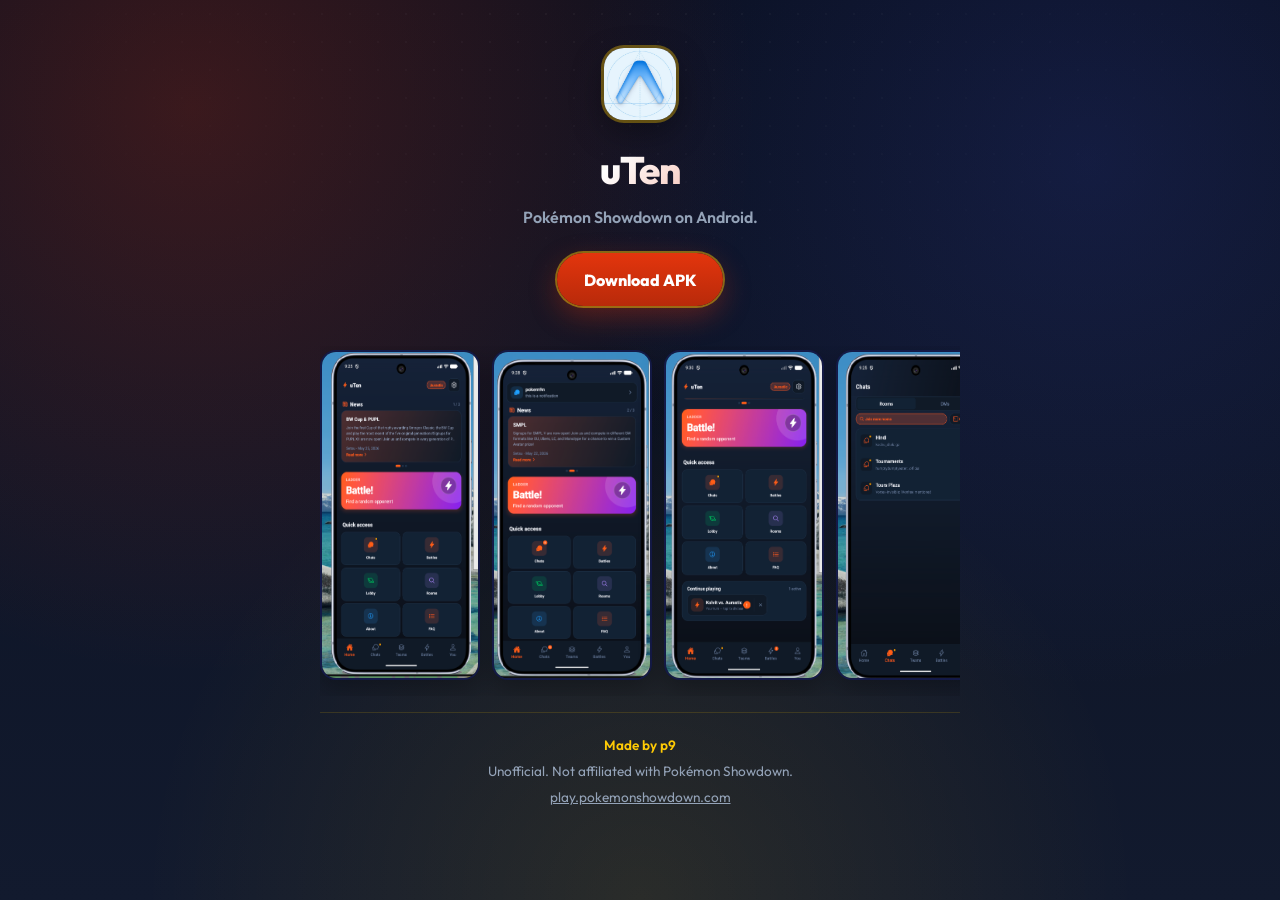
==== index.html @ 6ce43b98 "Add site assets, downloads, and pages. Co-authored-by: Cursor <cursoragent@cursor.com>" ====
<!DOCTYPE html>
<html lang="en">
<head>
	<meta charset="UTF-8" />
	<meta name="viewport" content="width=device-width, initial-scale=1.0" />
	<meta name="description" content="uTen — unofficial Pokémon Showdown for Android." />
	<meta name="theme-color" content="#1a2744" />
	<title>uTen</title>
	<link rel="icon" href="assets/favicon.png" type="image/png" />
	<link rel="preconnect" href="https://fonts.googleapis.com" />
	<link rel="preconnect" href="https://fonts.gstatic.com" crossorigin />
	<link href="https://fonts.googleapis.com/css2?family=Outfit:wght@400;600;800&display=swap" rel="stylesheet" />
	<link rel="stylesheet" href="styles.css" />
</head>
<body>
	<div class="bg" aria-hidden="true">
		<div class="bg-glow"></div>
		<div class="sprite sprite-a"></div>
		<div class="sprite sprite-b"></div>
		<div class="sprite sprite-c"></div>
		<div class="sprite sprite-d"></div>
		<div class="sprite sprite-e"></div>
		<div class="sprite sprite-f"></div>
	</div>
	<main class="page">
		<header class="hero">
			<img class="logo" src="assets/icon.png" alt="" width="72" height="72" />
			<h1>uTen</h1>
			<p>Pokémon Showdown on Android.</p>
			<a class="btn" href="downloads/uten.apk" download>Download APK</a>
		</header>

		<section class="shots" aria-label="Screenshots">
			<img src="assets/screenshots/home.png" alt="Home" loading="lazy" />
			<img src="assets/screenshots/home-news.png" alt="Home with news" loading="lazy" />
			<img src="assets/screenshots/home-active-battle.png" alt="Active battle" loading="lazy" />
			<img src="assets/screenshots/chats.png" alt="Chats" loading="lazy" />
			<img src="assets/screenshots/dms.png" alt="Direct messages" loading="lazy" />
			<img src="assets/screenshots/chat-room.png" alt="Chat room" loading="lazy" />
			<img src="assets/screenshots/dm-chat.png" alt="Direct message" loading="lazy" />
			<img src="assets/screenshots/user-profile.png" alt="User profile" loading="lazy" />
			<img src="assets/screenshots/rooms-browser.png" alt="Rooms browser" loading="lazy" />
			<img src="assets/screenshots/battle-search.png" alt="Find a battle" loading="lazy" />
			<img src="assets/screenshots/rooms.png" alt="Searching for battle" loading="lazy" />
			<img src="assets/screenshots/battles-tab.png" alt="Battles tab" loading="lazy" />
			<img src="assets/screenshots/battle.png" alt="Battle" loading="lazy" />
			<img src="assets/screenshots/battle-moves.png" alt="Battle moves" loading="lazy" />
			<img src="assets/screenshots/challenge.png" alt="Challenge" loading="lazy" />
			<img src="assets/screenshots/teambuilder-home.png" alt="Teambuilder" loading="lazy" />
			<img src="assets/screenshots/teambuilder.png" alt="Team editor" loading="lazy" />
			<img src="assets/screenshots/profile.png" alt="Profile" loading="lazy" />
		</section>

		<footer class="footer">
			<p>Made by p9</p>
			<p>Unofficial. Not affiliated with Pokémon Showdown.</p>
			<p><a href="https://play.pokemonshowdown.com/" target="_blank" rel="noopener">play.pokemonshowdown.com</a></p>
		</footer>
	</main>
</body>
</html>
---- styles.css ----
:root {
	--bg: #121a2e;
	--bg-deep: #0a1020;
	--primary: #e3350d;
	--primary-dark: #b82a0a;
	--yellow: #ffcb05;
	--blue: #3b4cca;
	--text: #f8fafc;
	--muted: #94a3b8;
	--card: rgba(18, 26, 46, 0.72);
	--font: 'Outfit', system-ui, -apple-system, sans-serif;
}

*,
*::before,
*::after {
	box-sizing: border-box;
}

body {
	margin: 0;
	min-height: 100vh;
	font-family: var(--font);
	background: var(--bg-deep);
	color: var(--text);
	line-height: 1.5;
	overflow-x: hidden;
}

.bg {
	position: fixed;
	inset: 0;
	pointer-events: none;
	z-index: -1;
	overflow: hidden;
}

.bg-glow {
	position: absolute;
	inset: 0;
	background:
		radial-gradient(circle at 15% 12%, rgba(227, 53, 13, 0.22), transparent 42%),
		radial-gradient(circle at 85% 18%, rgba(59, 76, 202, 0.18), transparent 40%),
		radial-gradient(circle at 50% 100%, rgba(255, 203, 5, 0.1), transparent 45%),
		linear-gradient(180deg, var(--bg-deep), var(--bg));
}

.bg-glow::before {
	content: '';
	position: absolute;
	inset: 0;
	background-image:
		radial-gradient(circle, rgba(255, 255, 255, 0.04) 1px, transparent 1px);
	background-size: 28px 28px;
	mask-image: radial-gradient(ellipse 80% 60% at 50% 0%, black, transparent 70%);
}

.sprite {
	position: absolute;
	width: 96px;
	height: 96px;
	background-size: contain;
	background-repeat: no-repeat;
	background-position: center;
	filter: drop-shadow(0 12px 24px rgba(0, 0, 0, 0.35));
	opacity: 0.55;
	animation: float 6s ease-in-out infinite;
}

.sprite-a {
	top: 8%;
	right: 6%;
	background-image: url('https://play.pokemonshowdown.com/sprites/gen5/porygon.png');
}

.sprite-b {
	bottom: 12%;
	left: 4%;
	background-image: url('https://play.pokemonshowdown.com/sprites/gen5/magnemite.png');
	animation-delay: -2s;
	animation-duration: 7s;
}

.sprite-c {
	top: 42%;
	left: 2%;
	width: 80px;
	height: 80px;
	background-image: url('https://play.pokemonshowdown.com/sprites/gen5/porygon2.png');
	animation-delay: -1s;
	animation-duration: 8s;
	opacity: 0.45;
}

.sprite-d {
	top: 18%;
	left: 12%;
	width: 72px;
	height: 72px;
	background-image: url('https://play.pokemonshowdown.com/sprites/gen5/rotom.png');
	animation-delay: -3s;
	animation-duration: 6.5s;
	opacity: 0.4;
}

.sprite-e {
	bottom: 28%;
	right: 8%;
	width: 84px;
	height: 84px;
	background-image: url('https://play.pokemonshowdown.com/sprites/gen5/klinklang.png');
	animation-delay: -4s;
	animation-duration: 7.5s;
	opacity: 0.45;
}

.sprite-f {
	top: 55%;
	right: 2%;
	width: 76px;
	height: 76px;
	background-image: url('https://play.pokemonshowdown.com/sprites/gen5/dedenne.png');
	animation-delay: -2.5s;
	animation-duration: 6s;
	opacity: 0.4;
}

.page {
	position: relative;
	width: min(640px, calc(100% - 2rem));
	margin: 0 auto;
	padding: 3rem 0 2rem;
	text-align: center;
}

.hero {
	margin-bottom: 2.5rem;
}

.logo {
	margin: 0 auto 1rem;
	border-radius: 1.25rem;
	box-shadow:
		0 0 0 3px rgba(255, 203, 5, 0.35),
		0 12px 32px rgba(0, 0, 0, 0.35);
}

.hero h1 {
	margin: 0 0 0.35rem;
	font-size: 2.4rem;
	font-weight: 800;
	letter-spacing: -0.03em;
	background: linear-gradient(135deg, var(--yellow) 0%, #fff 45%, var(--primary) 100%);
	-webkit-background-clip: text;
	background-clip: text;
	color: transparent;
}

.hero p {
	margin: 0 0 1.5rem;
	color: var(--muted);
	font-weight: 600;
}

.btn {
	display: inline-block;
	padding: 0.9rem 1.65rem;
	border-radius: 999px;
	background: linear-gradient(180deg, var(--primary) 0%, var(--primary-dark) 100%);
	color: white;
	font-weight: 800;
	text-decoration: none;
	box-shadow:
		0 0 0 2px rgba(255, 203, 5, 0.45),
		0 10px 28px rgba(227, 53, 13, 0.35);
	transition: transform 0.15s, box-shadow 0.15s;
}

.btn:hover {
	transform: translateY(-1px);
	box-shadow:
		0 0 0 2px rgba(255, 203, 5, 0.6),
		0 14px 32px rgba(227, 53, 13, 0.42);
}

.shots {
	display: flex;
	gap: 0.75rem;
	overflow-x: auto;
	padding: 0.25rem 0 1rem;
	-webkit-overflow-scrolling: touch;
	scroll-snap-type: x mandatory;
}

.shots img {
	flex: 0 0 min(42vw, 160px);
	width: min(42vw, 160px);
	height: auto;
	border-radius: 1rem;
	border: 2px solid rgba(59, 76, 202, 0.35);
	box-shadow: 0 8px 24px rgba(0, 0, 0, 0.28);
	scroll-snap-align: center;
	background: #000;
}

.footer {
	margin-top: 1rem;
	padding-top: 1rem;
	border-top: 1px solid rgba(255, 203, 5, 0.15);
	color: var(--muted);
	font-size: 0.85rem;
}

.footer p {
	margin: 0.35rem 0;
}

.footer p:first-child {
	color: var(--yellow);
	font-weight: 600;
}

.footer a {
	color: var(--muted);
}

.footer a:hover {
	color: var(--text);
}

@keyframes float {
	0%,
	100% {
		transform: translateY(0);
	}
	50% {
		transform: translateY(-12px);
	}
}

@media (min-width: 720px) {
	.sprite {
		width: 120px;
		height: 120px;
		opacity: 0.7;
	}
}

@media (max-width: 480px) {
	.sprite {
		width: 64px;
		height: 64px;
		opacity: 0.35;
	}

	.sprite-a {
		right: 2%;
	}

	.sprite-b {
		left: 0;
	}

	.sprite-c,
	.sprite-e {
		display: none;
	}

	.sprite-d {
		width: 56px;
		height: 56px;
		left: 0;
		top: 22%;
	}

	.sprite-f {
		width: 56px;
		height: 56px;
		right: 0;
	}
}
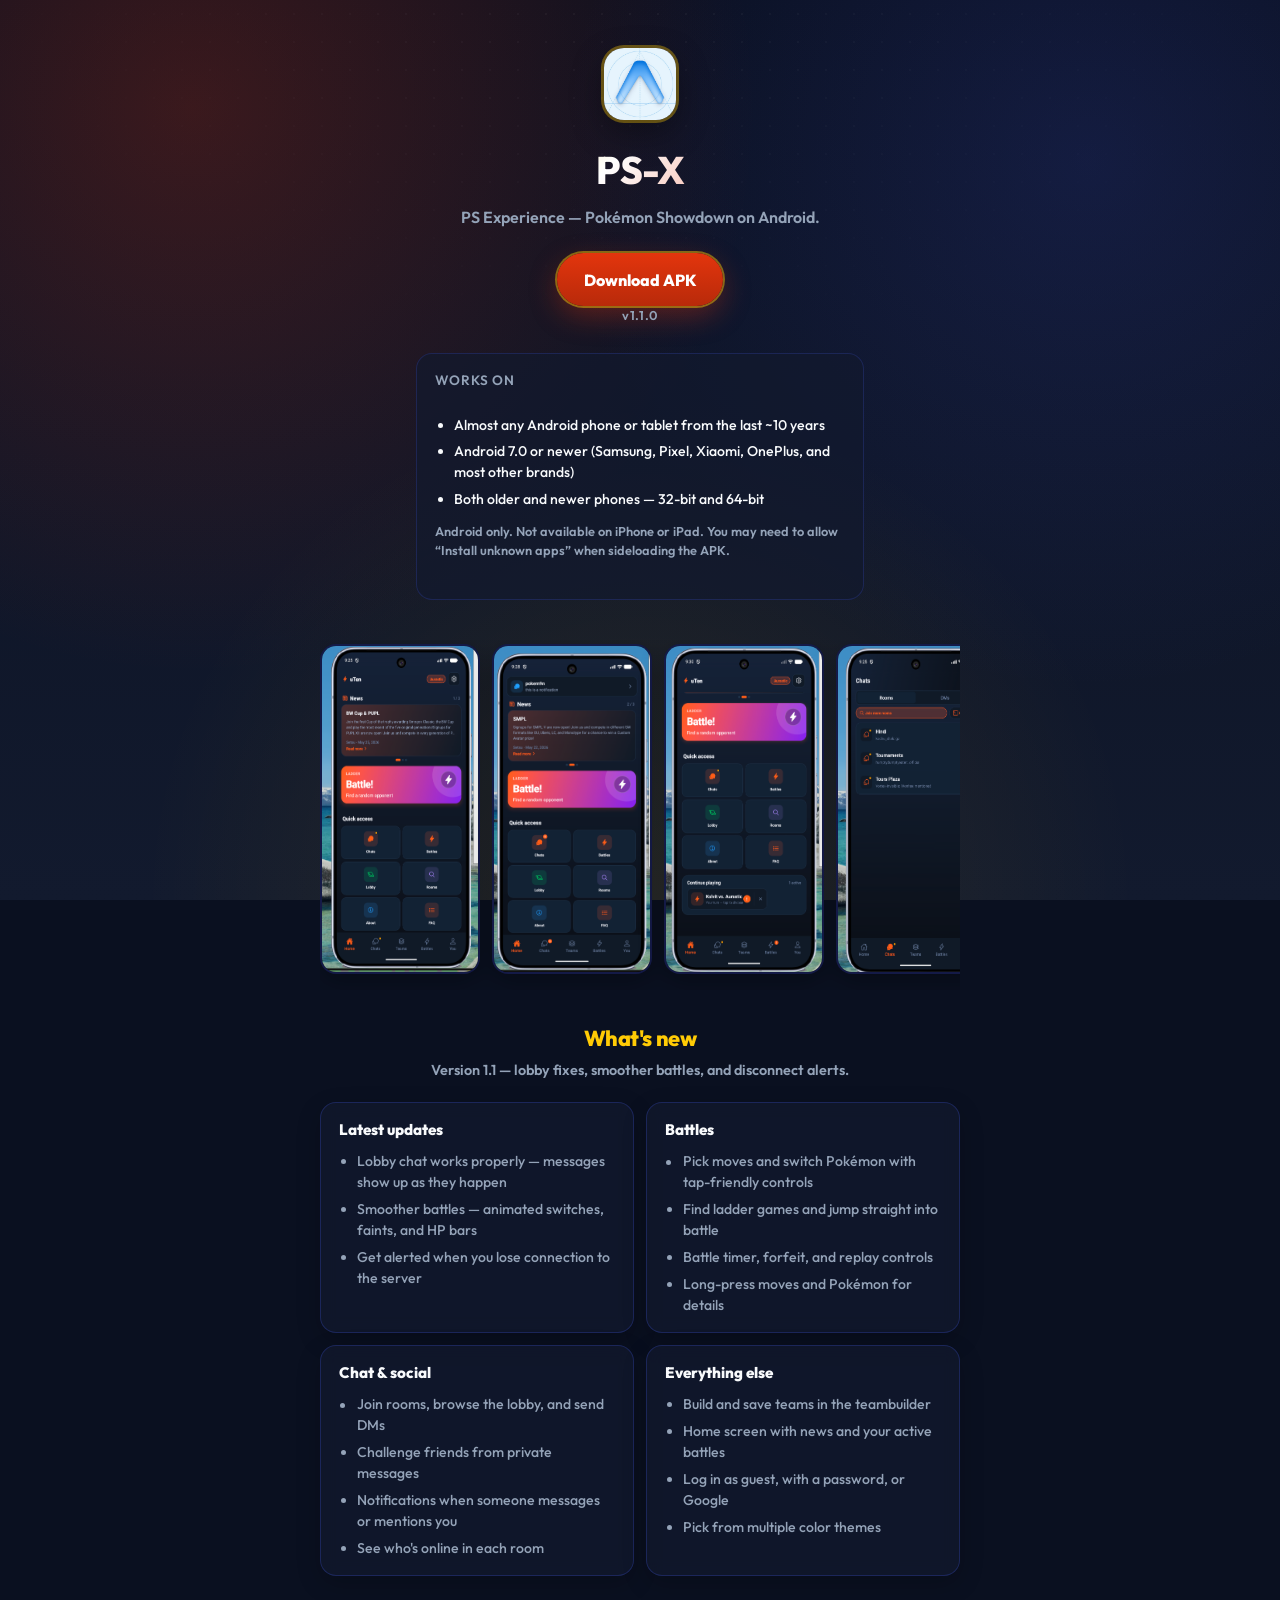
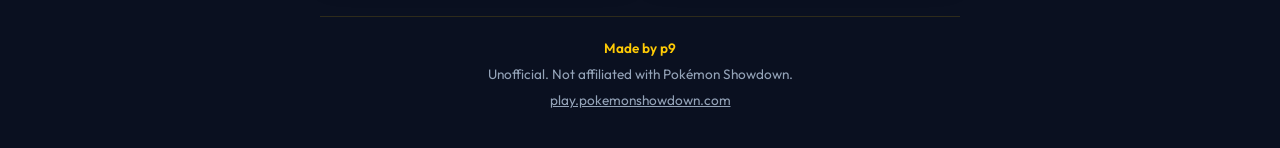
==== commit 51cdb78d: "Update site with ps-x APK and what's new section. Co-authored-by: Cursor <cursoragent@cursor.com>" ====
--- a/index.html
+++ b/index.html
@@ -3,9 +3,9 @@
 <head>
 	<meta charset="UTF-8" />
 	<meta name="viewport" content="width=device-width, initial-scale=1.0" />
-	<meta name="description" content="uTen — unofficial Pokémon Showdown for Android." />
+	<meta name="description" content="PS-X — PS Experience. Unofficial Pokémon Showdown for Android." />
 	<meta name="theme-color" content="#1a2744" />
-	<title>uTen</title>
+	<title>PS-X</title>
 	<link rel="icon" href="assets/favicon.png" type="image/png" />
 	<link rel="preconnect" href="https://fonts.googleapis.com" />
 	<link rel="preconnect" href="https://fonts.gstatic.com" crossorigin />
@@ -25,9 +25,19 @@
 	<main class="page">
 		<header class="hero">
 			<img class="logo" src="assets/icon.png" alt="" width="72" height="72" />
-			<h1>uTen</h1>
-			<p>Pokémon Showdown on Android.</p>
-			<a class="btn" href="downloads/uten.apk" download>Download APK</a>
+			<h1>PS-X</h1>
+			<p>PS Experience — Pokémon Showdown on Android.</p>
+			<a class="btn" href="downloads/ps-x.apk" download>Download APK</a>
+			<p class="hero-version">v1.1.0</p>
+			<div class="compat">
+				<p class="compat-title">Works on</p>
+				<ul class="compat-list">
+					<li>Almost any Android phone or tablet from the last ~10 years</li>
+					<li>Android 7.0 or newer (Samsung, Pixel, Xiaomi, OnePlus, and most other brands)</li>
+					<li>Both older and newer phones — 32-bit and 64-bit</li>
+				</ul>
+				<p class="compat-note">Android only. Not available on iPhone or iPad. You may need to allow “Install unknown apps” when sideloading the APK.</p>
+			</div>
 		</header>
 
 		<section class="shots" aria-label="Screenshots">
@@ -51,6 +61,52 @@
 			<img src="assets/screenshots/profile.png" alt="Profile" loading="lazy" />
 		</section>
 
+		<section class="whats-new" aria-labelledby="whats-new-heading">
+			<h2 id="whats-new-heading">What's new</h2>
+			<p class="whats-new-lead">Version 1.1 — lobby fixes, smoother battles, and disconnect alerts.</p>
+
+			<div class="whats-new-grid">
+				<div class="whats-new-card">
+					<h3>Latest updates</h3>
+					<ul>
+						<li>Lobby chat works properly — messages show up as they happen</li>
+						<li>Smoother battles — animated switches, faints, and HP bars</li>
+						<li>Get alerted when you lose connection to the server</li>
+					</ul>
+				</div>
+
+				<div class="whats-new-card">
+					<h3>Battles</h3>
+					<ul>
+						<li>Pick moves and switch Pokémon with tap-friendly controls</li>
+						<li>Find ladder games and jump straight into battle</li>
+						<li>Battle timer, forfeit, and replay controls</li>
+						<li>Long-press moves and Pokémon for details</li>
+					</ul>
+				</div>
+
+				<div class="whats-new-card">
+					<h3>Chat &amp; social</h3>
+					<ul>
+						<li>Join rooms, browse the lobby, and send DMs</li>
+						<li>Challenge friends from private messages</li>
+						<li>Notifications when someone messages or mentions you</li>
+						<li>See who's online in each room</li>
+					</ul>
+				</div>
+
+				<div class="whats-new-card">
+					<h3>Everything else</h3>
+					<ul>
+						<li>Build and save teams in the teambuilder</li>
+						<li>Home screen with news and your active battles</li>
+						<li>Log in as guest, with a password, or Google</li>
+						<li>Pick from multiple color themes</li>
+					</ul>
+				</div>
+			</div>
+		</section>
+
 		<footer class="footer">
 			<p>Made by p9</p>
 			<p>Unofficial. Not affiliated with Pokémon Showdown.</p>
--- a/styles.css
+++ b/styles.css
@@ -183,11 +183,113 @@
 		0 14px 32px rgba(227, 53, 13, 0.42);
 }
 
+.hero-version {
+	margin: 0.65rem 0 0;
+	font-size: 0.8rem;
+	font-weight: 600;
+	color: var(--muted);
+	letter-spacing: 0.04em;
+}
+
+.compat {
+	margin: 1.75rem auto 0;
+	max-width: 28rem;
+	padding: 1rem 1.15rem;
+	border-radius: 1rem;
+	background: var(--card);
+	border: 1px solid rgba(59, 76, 202, 0.25);
+	text-align: left;
+}
+
+.compat-title {
+	margin: 0 0 0.5rem;
+	font-size: 0.85rem;
+	font-weight: 800;
+	color: var(--yellow);
+	text-transform: uppercase;
+	letter-spacing: 0.06em;
+}
+
+.compat-list {
+	margin: 0 0 0.75rem;
+	padding-left: 1.15rem;
+	color: var(--text);
+	font-size: 0.88rem;
+	font-weight: 500;
+}
+
+.compat-list li + li {
+	margin-top: 0.35rem;
+}
+
+.compat-note {
+	margin: 0;
+	font-size: 0.8rem;
+	color: var(--muted);
+	line-height: 1.45;
+}
+
+.whats-new {
+	margin-bottom: 2.5rem;
+	text-align: left;
+}
+
+.whats-new h2 {
+	margin: 0 0 0.35rem;
+	font-size: 1.35rem;
+	font-weight: 800;
+	text-align: center;
+	color: var(--yellow);
+	letter-spacing: -0.02em;
+}
+
+.whats-new-lead {
+	margin: 0 0 1.25rem;
+	text-align: center;
+	color: var(--muted);
+	font-size: 0.9rem;
+	font-weight: 600;
+}
+
+.whats-new-grid {
+	display: grid;
+	gap: 0.75rem;
+}
+
+.whats-new-card {
+	padding: 1rem 1.1rem;
+	border-radius: 1rem;
+	background: var(--card);
+	border: 1px solid rgba(59, 76, 202, 0.3);
+	box-shadow: 0 8px 24px rgba(0, 0, 0, 0.2);
+	backdrop-filter: blur(8px);
+}
+
+.whats-new-card h3 {
+	margin: 0 0 0.6rem;
+	font-size: 0.95rem;
+	font-weight: 800;
+	color: var(--text);
+}
+
+.whats-new-card ul {
+	margin: 0;
+	padding-left: 1.15rem;
+	color: var(--muted);
+	font-size: 0.88rem;
+	font-weight: 500;
+}
+
+.whats-new-card li + li {
+	margin-top: 0.35rem;
+}
+
 .shots {
 	display: flex;
 	gap: 0.75rem;
 	overflow-x: auto;
 	padding: 0.25rem 0 1rem;
+	margin-bottom: 2rem;
 	-webkit-overflow-scrolling: touch;
 	scroll-snap-type: x mandatory;
 }
@@ -244,6 +346,10 @@
 		height: 120px;
 		opacity: 0.7;
 	}
+
+	.whats-new-grid {
+		grid-template-columns: 1fr 1fr;
+	}
 }
 
 @media (max-width: 480px) {
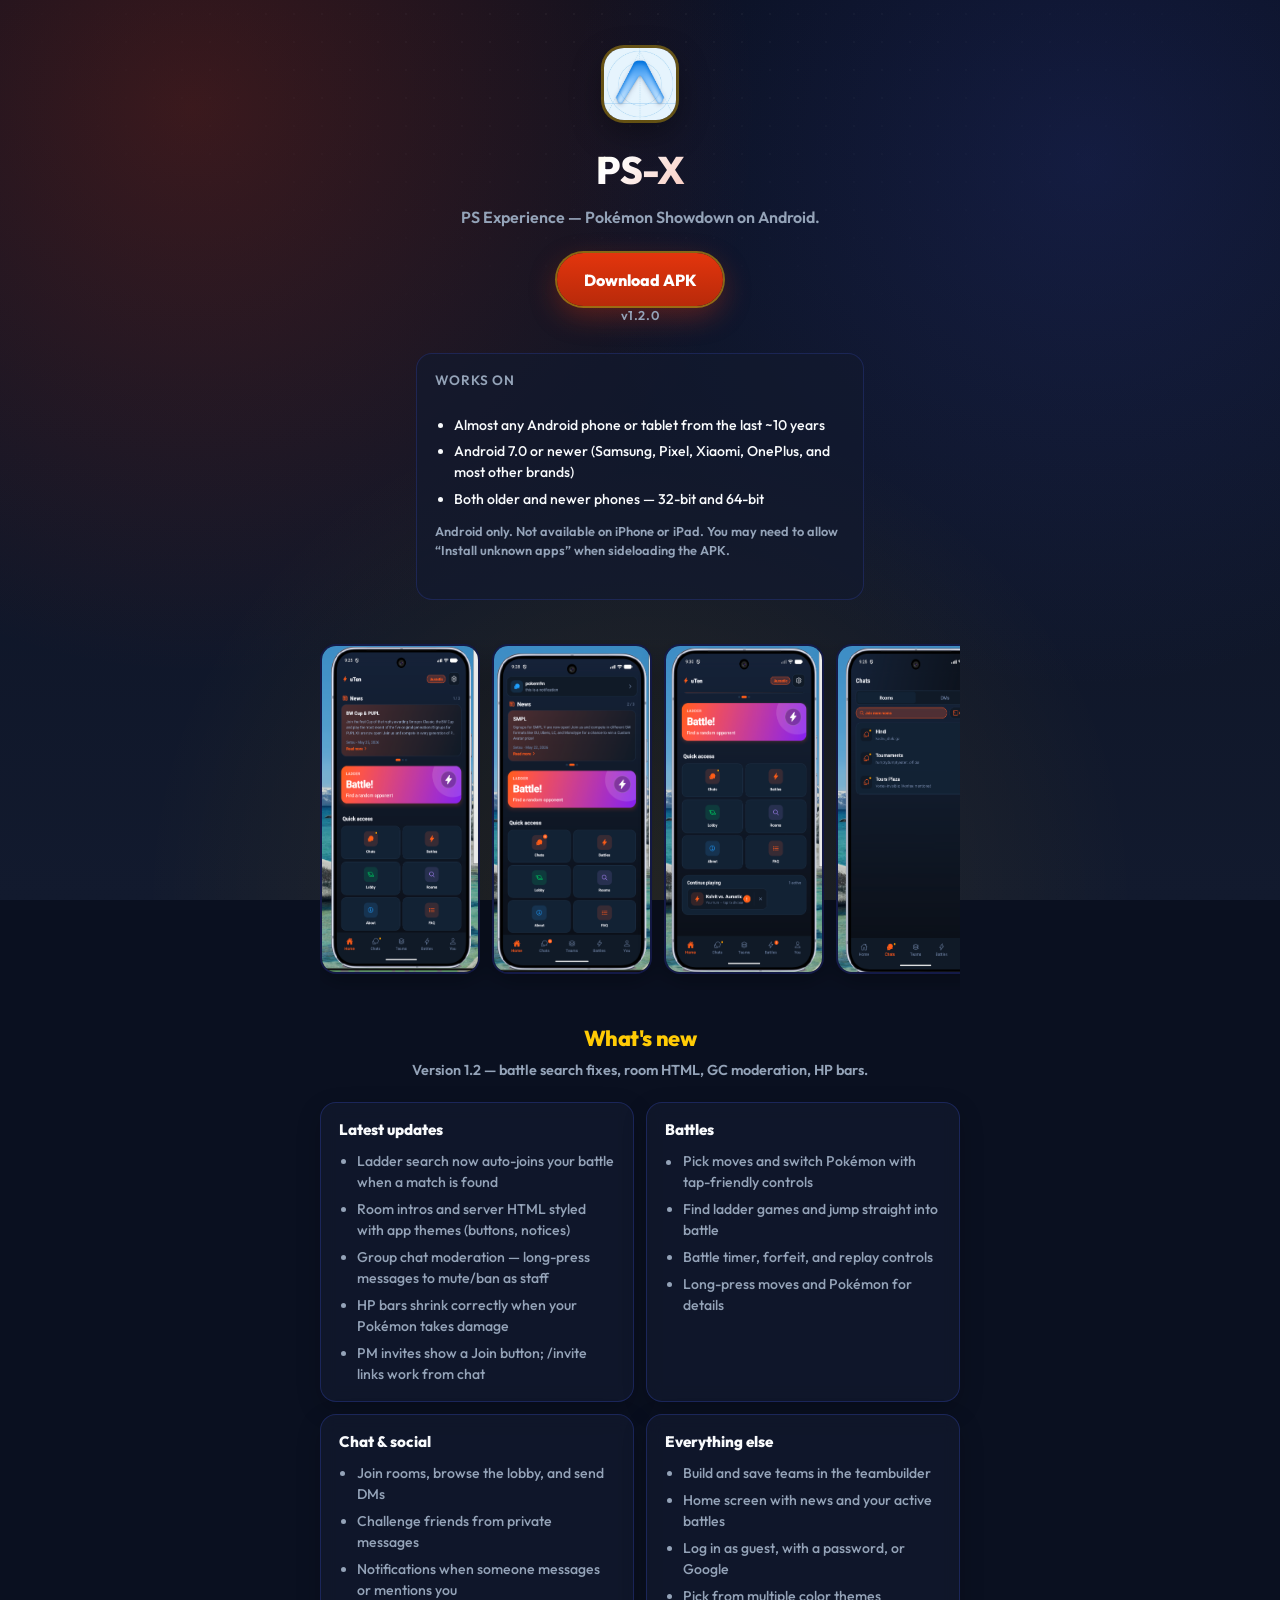
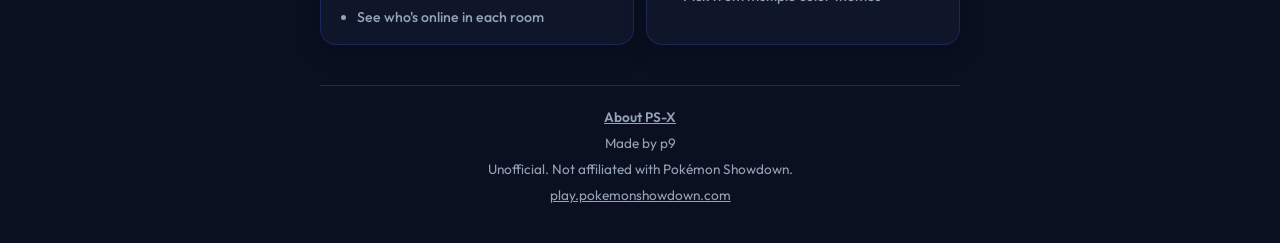
==== commit 258a1980: "Release v1.2.0 with versioned APK downloads. Update landing page what's new, hero version, about lin" ====
--- a/index.html
+++ b/index.html
@@ -28,7 +28,7 @@
 			<h1>PS-X</h1>
 			<p>PS Experience — Pokémon Showdown on Android.</p>
 			<a class="btn" href="downloads/ps-x.apk" download>Download APK</a>
-			<p class="hero-version">v1.1.0</p>
+			<p class="hero-version">v1.2.0</p>
 			<div class="compat">
 				<p class="compat-title">Works on</p>
 				<ul class="compat-list">
@@ -63,15 +63,17 @@
 
 		<section class="whats-new" aria-labelledby="whats-new-heading">
 			<h2 id="whats-new-heading">What's new</h2>
-			<p class="whats-new-lead">Version 1.1 — lobby fixes, smoother battles, and disconnect alerts.</p>
+			<p class="whats-new-lead">Version 1.2 — battle search fixes, room HTML, GC moderation, HP bars.</p>
 
 			<div class="whats-new-grid">
 				<div class="whats-new-card">
 					<h3>Latest updates</h3>
 					<ul>
-						<li>Lobby chat works properly — messages show up as they happen</li>
-						<li>Smoother battles — animated switches, faints, and HP bars</li>
-						<li>Get alerted when you lose connection to the server</li>
+						<li>Ladder search now auto-joins your battle when a match is found</li>
+						<li>Room intros and server HTML styled with app themes (buttons, notices)</li>
+						<li>Group chat moderation — long-press messages to mute/ban as staff</li>
+						<li>HP bars shrink correctly when your Pokémon takes damage</li>
+						<li>PM invites show a Join button; /invite links work from chat</li>
 					</ul>
 				</div>
 
@@ -108,6 +110,7 @@
 		</section>
 
 		<footer class="footer">
+			<p><a href="about.html">About PS-X</a></p>
 			<p>Made by p9</p>
 			<p>Unofficial. Not affiliated with Pokémon Showdown.</p>
 			<p><a href="https://play.pokemonshowdown.com/" target="_blank" rel="noopener">play.pokemonshowdown.com</a></p>
--- a/styles.css
+++ b/styles.css
@@ -330,6 +330,140 @@
 	color: var(--text);
 }
 
+/* ——— Article / blog ——— */
+
+.page-article {
+	text-align: left;
+	width: min(680px, calc(100% - 2rem));
+}
+
+.article-header {
+	margin-bottom: 2rem;
+	text-align: center;
+}
+
+.back-link {
+	display: inline-block;
+	margin-bottom: 0.75rem;
+	color: var(--muted);
+	font-size: 0.9rem;
+	font-weight: 600;
+	text-decoration: none;
+}
+
+.back-link:hover {
+	color: var(--yellow);
+}
+
+.article-meta {
+	margin: 0 0 0.5rem;
+	color: var(--muted);
+	font-size: 0.85rem;
+	font-weight: 600;
+}
+
+.article-header h1 {
+	margin: 0 0 0.5rem;
+	font-size: 2rem;
+	font-weight: 800;
+	letter-spacing: -0.03em;
+	color: var(--text);
+}
+
+.article-lead {
+	margin: 0 auto;
+	color: var(--muted);
+	font-size: 1.05rem;
+	font-weight: 500;
+	line-height: 1.55;
+	max-width: 36rem;
+}
+
+.article {
+	display: flex;
+	flex-direction: column;
+	gap: 2rem;
+	margin-bottom: 2.5rem;
+}
+
+.article section {
+	padding: 1.25rem 1.35rem;
+	border-radius: 1rem;
+	background: var(--card);
+	border: 1px solid rgba(59, 76, 202, 0.25);
+	box-shadow: 0 8px 24px rgba(0, 0, 0, 0.18);
+}
+
+.article h2 {
+	margin: 0 0 0.85rem;
+	font-size: 1.25rem;
+	font-weight: 800;
+	color: var(--yellow);
+	letter-spacing: -0.02em;
+}
+
+.article h3 {
+	margin: 1.25rem 0 0.5rem;
+	font-size: 1rem;
+	font-weight: 800;
+	color: var(--text);
+}
+
+.article h3:first-of-type {
+	margin-top: 0.5rem;
+}
+
+.article p {
+	margin: 0 0 0.85rem;
+	color: var(--text);
+	font-size: 0.95rem;
+	line-height: 1.65;
+	font-weight: 450;
+}
+
+.article p:last-child {
+	margin-bottom: 0;
+}
+
+.article ul {
+	margin: 0 0 0.85rem;
+	padding-left: 1.25rem;
+	color: var(--muted);
+	font-size: 0.92rem;
+	line-height: 1.6;
+}
+
+.article li + li {
+	margin-top: 0.4rem;
+}
+
+.article code {
+	font-family: ui-monospace, 'SF Mono', Menlo, monospace;
+	font-size: 0.85em;
+	padding: 0.1em 0.35em;
+	border-radius: 0.25rem;
+	background: rgba(59, 76, 202, 0.2);
+	color: var(--text);
+}
+
+.article a {
+	color: var(--yellow);
+	text-decoration: underline;
+	text-underline-offset: 2px;
+}
+
+.article a:hover {
+	color: var(--text);
+}
+
+.article-cta {
+	text-align: center;
+}
+
+.article-cta .btn {
+	margin-top: 0.5rem;
+}
+
 @keyframes float {
 	0%,
 	100% {
